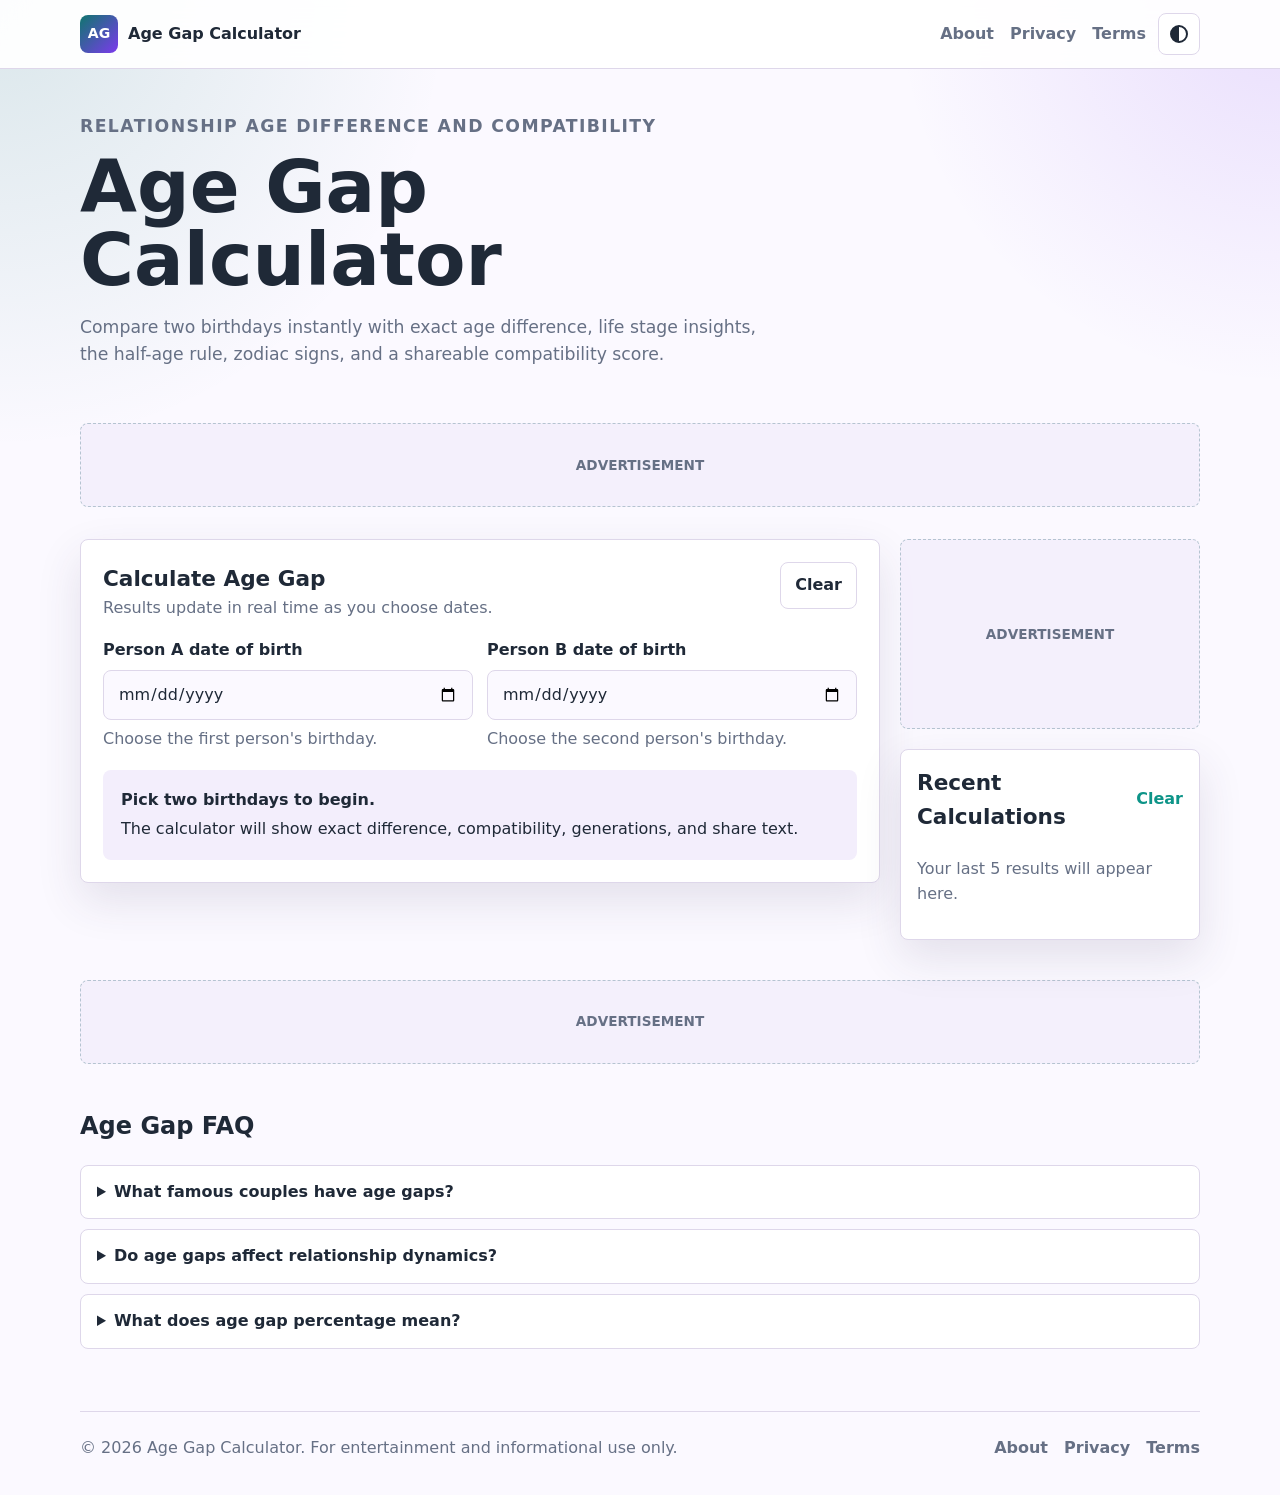
==== index.html @ d3ef835c "Initial: Age Gap Calculator (HTML + CSS + JavaScript, SEO-optimized)" ====
<!DOCTYPE html>
<html lang="en">
  <head>
    <meta charset="UTF-8" />
    <meta name="viewport" content="width=device-width, initial-scale=1.0" />
    <meta
      name="description"
      content="Free Age Gap Calculator for relationship compatibility, exact age difference, half-your-age-plus-seven rule, life stages, percentages, decades apart, and shareable results."
    />
    <meta name="theme-color" content="#0f766e" />
    <meta name="robots" content="index, follow" />
    <title>Age Gap Calculator - Relationship Compatibility & Age Difference</title>
    <link rel="canonical" href="https://age-gap-calculator.vercel.app/" />
    <link rel="stylesheet" href="assets/css/styles.css" />
    <script>
      document.documentElement.dataset.theme =
        localStorage.getItem("ageGapTheme") ||
        (matchMedia("(prefers-color-scheme: dark)").matches ? "dark" : "light");
    </script>
    <script type="application/ld+json">
      {
        "@context": "https://schema.org",
        "@type": "WebApplication",
        "name": "Age Gap Calculator",
        "applicationCategory": "CalculatorTool",
        "operatingSystem": "Any",
        "url": "https://age-gap-calculator.vercel.app/",
        "description": "Calculate exact age differences, relationship age gap compatibility, half-your-age-plus-seven guidance, generations, zodiac signs, and decades apart.",
        "offers": {
          "@type": "Offer",
          "price": "0",
          "priceCurrency": "USD"
        },
        "featureList": [
          "Age difference in years, months, and days",
          "Relationship compatibility rating",
          "Half your age plus seven rule",
          "Age gap percentage",
          "Generation and zodiac comparison",
          "Recent calculations history"
        ]
      }
    </script>
    <script type="application/ld+json">
      {
        "@context": "https://schema.org",
        "@type": "FAQPage",
        "mainEntity": [
          {
            "@type": "Question",
            "name": "What is a normal age gap in relationships?",
            "acceptedAnswer": {
              "@type": "Answer",
              "text": "There is no single normal age gap. Many couples are close in age, while others have larger age differences. Compatibility depends on consent, maturity, values, communication, and life goals."
            }
          },
          {
            "@type": "Question",
            "name": "What is the half your age plus seven rule?",
            "acceptedAnswer": {
              "@type": "Answer",
              "text": "The informal rule says a person's youngest socially acceptable dating age is half their age plus seven. It is a cultural guideline, not a law or scientific rule."
            }
          },
          {
            "@type": "Question",
            "name": "How do you calculate age gap percentage?",
            "acceptedAnswer": {
              "@type": "Answer",
              "text": "Age gap percentage is calculated as the age difference divided by the older person's age, multiplied by 100."
            }
          }
        ]
      }
    </script>
  </head>
  <body>
    <header class="site-header">
      <nav class="nav" aria-label="Main navigation">
        <a class="brand" href="index.html" aria-label="Age Gap Calculator home">
          <span class="brand-mark" aria-hidden="true">AG</span>
          <span>Age Gap Calculator</span>
        </a>
        <div class="nav-links" id="navLinks">
          <a href="about.html">About</a>
          <a href="privacy.html">Privacy</a>
          <a href="terms.html">Terms</a>
        </div>
        <button class="theme-toggle" type="button" id="themeToggle" aria-label="Switch theme">
          <span class="theme-glyph" aria-hidden="true"></span>
        </button>
      </nav>
    </header>

    <main>
      <section class="hero">
        <div class="hero-inner">
          <p class="eyebrow">Relationship age difference and compatibility</p>
          <h1>Age Gap Calculator</h1>
          <p>
            Compare two birthdays instantly with exact age difference, life stage
            insights, the half-age rule, zodiac signs, and a shareable compatibility score.
          </p>
        </div>
      </section>

      <div class="ad-slot ad-wide" aria-label="Advertisement">
        <!-- AdSense customization point: place above-calculator ad code here. -->
        <span>Advertisement</span>
      </div>

      <div class="app-layout">
        <section class="calculator-panel" aria-labelledby="calculatorTitle">
          <div class="section-heading">
            <div>
              <h2 id="calculatorTitle">Calculate Age Gap</h2>
              <p>Results update in real time as you choose dates.</p>
            </div>
            <button class="ghost-button" type="button" id="clearButton">Clear</button>
          </div>

          <form class="date-form" id="ageGapForm">
            <div class="field">
              <label for="personA">Person A date of birth</label>
              <input id="personA" name="personA" type="date" required aria-describedby="personAHelp" />
              <span class="field-help" id="personAHelp">Choose the first person's birthday.</span>
            </div>
            <div class="field">
              <label for="personB">Person B date of birth</label>
              <input id="personB" name="personB" type="date" required aria-describedby="personBHelp" />
              <span class="field-help" id="personBHelp">Choose the second person's birthday.</span>
            </div>
          </form>

          <section class="results" id="results" aria-live="polite" aria-label="Age gap results">
            <div class="empty-state" id="emptyState">
              <strong>Pick two birthdays to begin.</strong>
              <span>The calculator will show exact difference, compatibility, generations, and share text.</span>
            </div>

            <div class="result-grid is-hidden" id="resultGrid">
              <article class="metric-card primary-result">
                <span class="metric-label">Exact age difference</span>
                <strong id="exactDifference">-</strong>
                <span id="differenceDetail">-</span>
              </article>
              <article class="metric-card">
                <span class="metric-label">Age gap percentage</span>
                <strong id="gapPercent">-</strong>
                <span>of the older person's age</span>
              </article>
              <article class="metric-card">
                <span class="metric-label">Decades apart</span>
                <strong id="decadeCount">-</strong>
                <span id="decadeDetail">-</span>
              </article>
              <article class="metric-card">
                <span class="metric-label">Life stages</span>
                <strong id="lifeStages">-</strong>
                <span id="lifeStageGap">-</span>
              </article>
            </div>

            <div class="compatibility is-hidden" id="compatibilityPanel">
              <div class="compatibility-top">
                <div>
                  <span class="metric-label">Compatibility rating</span>
                  <strong id="compatibilityScore">-</strong>
                </div>
                <span class="rating-pill" id="ratingLabel">-</span>
              </div>
              <div class="gauge" role="meter" aria-label="Compatibility score" aria-valuemin="0" aria-valuemax="100" aria-valuenow="0" id="gauge">
                <span id="gaugeFill"></span>
              </div>
              <p id="compatibilitySummary">-</p>
            </div>

            <div class="insight-grid is-hidden" id="insightGrid">
              <article class="insight-card">
                <h3>Half Your Age Plus Seven</h3>
                <p id="halfAgeRule">-</p>
              </article>
              <article class="insight-card">
                <h3>Zodiac Snapshot</h3>
                <p id="zodiacResult">-</p>
              </article>
              <article class="insight-card">
                <h3>Fun Fact</h3>
                <p id="funFact">-</p>
                <button class="text-button" type="button" id="newFactButton">New fact</button>
              </article>
            </div>

            <div class="share-panel is-hidden" id="sharePanel">
              <label for="shareText">Share-friendly result</label>
              <textarea id="shareText" rows="3" readonly></textarea>
              <div class="button-row">
                <button class="primary-button" type="button" id="shareButton">Share Result</button>
                <button class="secondary-button" type="button" id="copyButton">Copy Text</button>
              </div>
              <p class="status" id="copyStatus" role="status" aria-live="polite"></p>
            </div>
          </section>
        </section>

        <aside class="sidebar" aria-label="Related tools and saved calculations">
          <div class="ad-slot ad-sidebar" aria-label="Advertisement">
            <!-- AdSense customization point: place sidebar ad code here. -->
            <span>Advertisement</span>
          </div>

          <section class="history-panel" aria-labelledby="historyTitle">
            <div class="section-heading compact">
              <h2 id="historyTitle">Recent Calculations</h2>
              <button class="text-button" type="button" id="clearHistoryButton">Clear</button>
            </div>
            <ol class="history-list" id="historyList"></ol>
            <p class="muted" id="historyEmpty">Your last 5 results will appear here.</p>
          </section>
        </aside>
      </div>

      <div class="ad-slot ad-wide" aria-label="Advertisement">
        <!-- AdSense customization point: place below-calculator ad code here. -->
        <span>Advertisement</span>
      </div>

      <section class="faq-section" aria-labelledby="faqTitle">
        <h2 id="faqTitle">Age Gap FAQ</h2>
        <details>
          <summary>What famous couples have age gaps?</summary>
          <p>
            Famous couples with age gaps have included Beyonce and Jay-Z, Blake Lively and Ryan Reynolds,
            George and Amal Clooney, and Priyanka Chopra Jonas and Nick Jonas. Public examples vary over time,
            but they show that age gaps can appear in many kinds of relationships.
          </p>
        </details>
        <details>
          <summary>Do age gaps affect relationship dynamics?</summary>
          <p>
            They can. Differences in career stage, finances, family goals, health, and social circles may matter.
            Strong communication and shared expectations usually matter more than the number itself.
          </p>
        </details>
        <details>
          <summary>What does age gap percentage mean?</summary>
          <p>
            It expresses the gap relative to the older person's current age. A 5-year gap is a larger percentage
            at age 20 than at age 60.
          </p>
        </details>
      </section>
    </main>

    <footer class="site-footer">
      <p>&copy; 2026 Age Gap Calculator. For entertainment and informational use only.</p>
      <nav aria-label="Footer navigation">
        <a href="about.html">About</a>
        <a href="privacy.html">Privacy</a>
        <a href="terms.html">Terms</a>
      </nav>
    </footer>

    <script src="assets/js/app.js" defer></script>
  </body>
</html>
---- assets/css/styles.css ----
:root {
  /* Customization point: brand colors. */
  --teal: #0f766e;
  --teal-strong: #0d9488;
  --purple: #7c3aed;
  --rose: #be185d;
  --gold: #f59e0b;
  --bg: #fbf9ff;
  --surface: #ffffff;
  --surface-soft: #f3eefc;
  --text: #1f2937;
  --muted: #667085;
  --border: #ded7ea;
  --shadow: 0 18px 45px rgba(55, 48, 92, 0.12);
  --radius: 8px;
  color-scheme: light;
}

[data-theme="dark"] {
  --bg: #111827;
  --surface: #172033;
  --surface-soft: #202b42;
  --text: #f8fafc;
  --muted: #cbd5e1;
  --border: #334155;
  --shadow: 0 18px 45px rgba(0, 0, 0, 0.35);
  color-scheme: dark;
}

* {
  box-sizing: border-box;
}

body {
  margin: 0;
  min-height: 100vh;
  background:
    radial-gradient(circle at top left, rgba(15, 118, 110, 0.14), transparent 28rem),
    radial-gradient(circle at top right, rgba(124, 58, 237, 0.14), transparent 24rem),
    var(--bg);
  color: var(--text);
  font-family: Inter, ui-sans-serif, system-ui, -apple-system, BlinkMacSystemFont, "Segoe UI", sans-serif;
  line-height: 1.55;
}

a {
  color: inherit;
}

button,
input,
textarea {
  font: inherit;
}

button {
  cursor: pointer;
}

button:focus-visible,
input:focus-visible,
textarea:focus-visible,
a:focus-visible,
summary:focus-visible {
  outline: 3px solid rgba(15, 148, 136, 0.45);
  outline-offset: 3px;
}

.site-header {
  position: sticky;
  top: 0;
  z-index: 10;
  border-bottom: 1px solid var(--border);
  background: color-mix(in srgb, var(--surface) 92%, transparent);
  backdrop-filter: blur(16px);
}

.nav,
.hero-inner,
.app-layout,
.faq-section,
.site-footer,
.content-page {
  width: min(1120px, calc(100% - 32px));
  margin: 0 auto;
}

.nav {
  display: flex;
  align-items: center;
  gap: 12px;
  min-height: 68px;
}

.brand {
  display: inline-flex;
  align-items: center;
  gap: 10px;
  font-weight: 800;
  text-decoration: none;
}

.brand-mark {
  display: grid;
  place-items: center;
  width: 38px;
  height: 38px;
  border-radius: 8px;
  background: linear-gradient(135deg, var(--teal), var(--purple));
  color: #fff;
  font-size: 0.88rem;
  letter-spacing: 0;
}

.nav-links {
  display: none;
  gap: 16px;
  margin-left: auto;
}

.nav-links a,
.site-footer a {
  color: var(--muted);
  font-weight: 700;
  text-decoration: none;
}

.nav-links a[aria-current="page"],
.nav-links a:hover,
.site-footer a:hover {
  color: var(--teal-strong);
}

.theme-toggle {
  display: grid;
  place-items: center;
  width: 42px;
  height: 42px;
  margin-left: auto;
  border: 1px solid var(--border);
  border-radius: 8px;
  background: var(--surface);
  color: var(--text);
}

.theme-glyph {
  width: 18px;
  height: 18px;
  border: 2px solid currentColor;
  border-radius: 50%;
  background: linear-gradient(90deg, currentColor 50%, transparent 50%);
}

.nav-links + .theme-toggle {
  margin-left: 0;
}

.hero,
.page-hero {
  padding: 44px 0 18px;
}

.hero h1,
.page-hero h1 {
  max-width: 760px;
  margin: 0;
  font-size: clamp(2.25rem, 7vw, 4.6rem);
  line-height: 1;
  letter-spacing: 0;
}

.hero p,
.page-hero p {
  max-width: 680px;
  color: var(--muted);
  font-size: 1.08rem;
}

.eyebrow {
  margin: 0 0 10px;
  color: var(--teal-strong);
  font-size: 0.79rem;
  font-weight: 900;
  letter-spacing: 0.08em;
  text-transform: uppercase;
}

.ad-slot {
  display: grid;
  place-items: center;
  min-height: 84px;
  border: 1px dashed color-mix(in srgb, var(--border), var(--teal) 20%);
  border-radius: var(--radius);
  background: color-mix(in srgb, var(--surface-soft) 78%, transparent);
  color: var(--muted);
  font-size: 0.85rem;
  font-weight: 800;
  text-transform: uppercase;
}

.ad-wide {
  width: min(1120px, calc(100% - 32px));
  margin: 20px auto;
}

.app-layout {
  display: grid;
  gap: 20px;
  align-items: start;
  padding: 12px 0 20px;
}

.calculator-panel,
.history-panel,
.content-card {
  border: 1px solid var(--border);
  border-radius: var(--radius);
  background: var(--surface);
  box-shadow: var(--shadow);
}

.calculator-panel {
  padding: 18px;
}

.section-heading {
  display: flex;
  align-items: flex-start;
  justify-content: space-between;
  gap: 16px;
  margin-bottom: 18px;
}

.section-heading h2,
.section-heading p {
  margin: 0;
}

.section-heading h2 {
  font-size: 1.35rem;
}

.section-heading p,
.muted,
.field-help,
.status {
  color: var(--muted);
}

.compact {
  align-items: center;
  margin-bottom: 8px;
}

.date-form {
  display: grid;
  gap: 14px;
}

.field {
  display: grid;
  gap: 7px;
}

.field label,
.share-panel label {
  font-weight: 800;
}

input,
textarea {
  width: 100%;
  border: 1px solid var(--border);
  border-radius: var(--radius);
  background: var(--bg);
  color: var(--text);
}

input {
  min-height: 50px;
  padding: 0 14px;
}

textarea {
  resize: vertical;
  padding: 12px;
}

.results {
  margin-top: 18px;
}

.empty-state {
  display: grid;
  gap: 4px;
  padding: 18px;
  border-radius: var(--radius);
  background: var(--surface-soft);
}

.result-grid,
.insight-grid {
  display: grid;
  gap: 12px;
}

.metric-card,
.insight-card,
.compatibility,
.share-panel {
  border: 1px solid var(--border);
  border-radius: var(--radius);
  background: color-mix(in srgb, var(--surface) 88%, var(--surface-soft));
  padding: 16px;
}

.primary-result {
  background: linear-gradient(135deg, rgba(15, 118, 110, 0.13), rgba(124, 58, 237, 0.13));
}

.metric-label {
  display: block;
  color: var(--muted);
  font-size: 0.8rem;
  font-weight: 900;
  letter-spacing: 0.06em;
  text-transform: uppercase;
}

.metric-card strong,
.compatibility strong {
  display: block;
  margin: 6px 0;
  font-size: 1.6rem;
  line-height: 1.1;
}

.compatibility,
.insight-grid,
.share-panel {
  margin-top: 12px;
}

.compatibility-top,
.button-row {
  display: flex;
  flex-wrap: wrap;
  align-items: center;
  justify-content: space-between;
  gap: 12px;
}

.rating-pill {
  border-radius: 999px;
  background: color-mix(in srgb, var(--purple) 14%, var(--surface));
  color: var(--purple);
  padding: 7px 11px;
  font-weight: 900;
}

.gauge {
  height: 16px;
  overflow: hidden;
  border-radius: 999px;
  background: var(--surface-soft);
}

.gauge span {
  display: block;
  width: 0;
  height: 100%;
  border-radius: inherit;
  background: linear-gradient(90deg, var(--rose), var(--gold), var(--teal-strong));
  transition: width 180ms ease;
}

.insight-card h3 {
  margin: 0 0 8px;
  font-size: 1rem;
}

.insight-card p {
  margin: 0;
}

.text-button,
.ghost-button,
.secondary-button,
.primary-button {
  border-radius: var(--radius);
  font-weight: 900;
}

.text-button {
  border: 0;
  background: transparent;
  color: var(--teal-strong);
  padding: 8px 0;
}

.ghost-button,
.secondary-button {
  border: 1px solid var(--border);
  background: var(--surface);
  color: var(--text);
  padding: 10px 14px;
}

.primary-button {
  border: 0;
  background: linear-gradient(135deg, var(--teal), var(--purple));
  color: #fff;
  padding: 11px 15px;
}

.share-panel {
  display: grid;
  gap: 10px;
}

.sidebar {
  display: grid;
  gap: 20px;
}

.ad-sidebar {
  min-height: 190px;
}

.history-panel {
  padding: 16px;
}

.history-list {
  display: grid;
  gap: 10px;
  margin: 0;
  padding-left: 22px;
}

.history-list li {
  padding: 8px 0;
  border-bottom: 1px solid var(--border);
}

.history-list button {
  border: 0;
  background: transparent;
  color: var(--text);
  padding: 0;
  text-align: left;
}

.faq-section {
  padding: 24px 0 52px;
}

.faq-section h2 {
  margin-top: 0;
}

details {
  margin: 10px 0;
  border: 1px solid var(--border);
  border-radius: var(--radius);
  background: var(--surface);
  padding: 14px 16px;
}

summary {
  cursor: pointer;
  font-weight: 900;
}

.site-footer {
  display: flex;
  flex-direction: column;
  gap: 12px;
  border-top: 1px solid var(--border);
  padding: 24px 0 34px;
  color: var(--muted);
}

.site-footer p {
  margin: 0;
}

.site-footer nav {
  display: flex;
  flex-wrap: wrap;
  gap: 16px;
}

.content-page {
  padding-bottom: 52px;
}

.content-card {
  padding: 20px;
}

.content-card h2 {
  margin-top: 28px;
}

.content-card h2:first-child {
  margin-top: 0;
}

.content-card li + li {
  margin-top: 8px;
}

.is-hidden {
  display: none !important;
}

@media (min-width: 680px) {
  .nav-links {
    display: flex;
  }

  .date-form,
  .result-grid,
  .insight-grid {
    grid-template-columns: repeat(2, minmax(0, 1fr));
  }

  .insight-grid {
    grid-template-columns: repeat(3, minmax(0, 1fr));
  }

  .site-footer {
    flex-direction: row;
    justify-content: space-between;
  }
}

@media (min-width: 960px) {
  .app-layout {
    grid-template-columns: minmax(0, 1fr) 300px;
  }

  .calculator-panel {
    padding: 22px;
  }
}
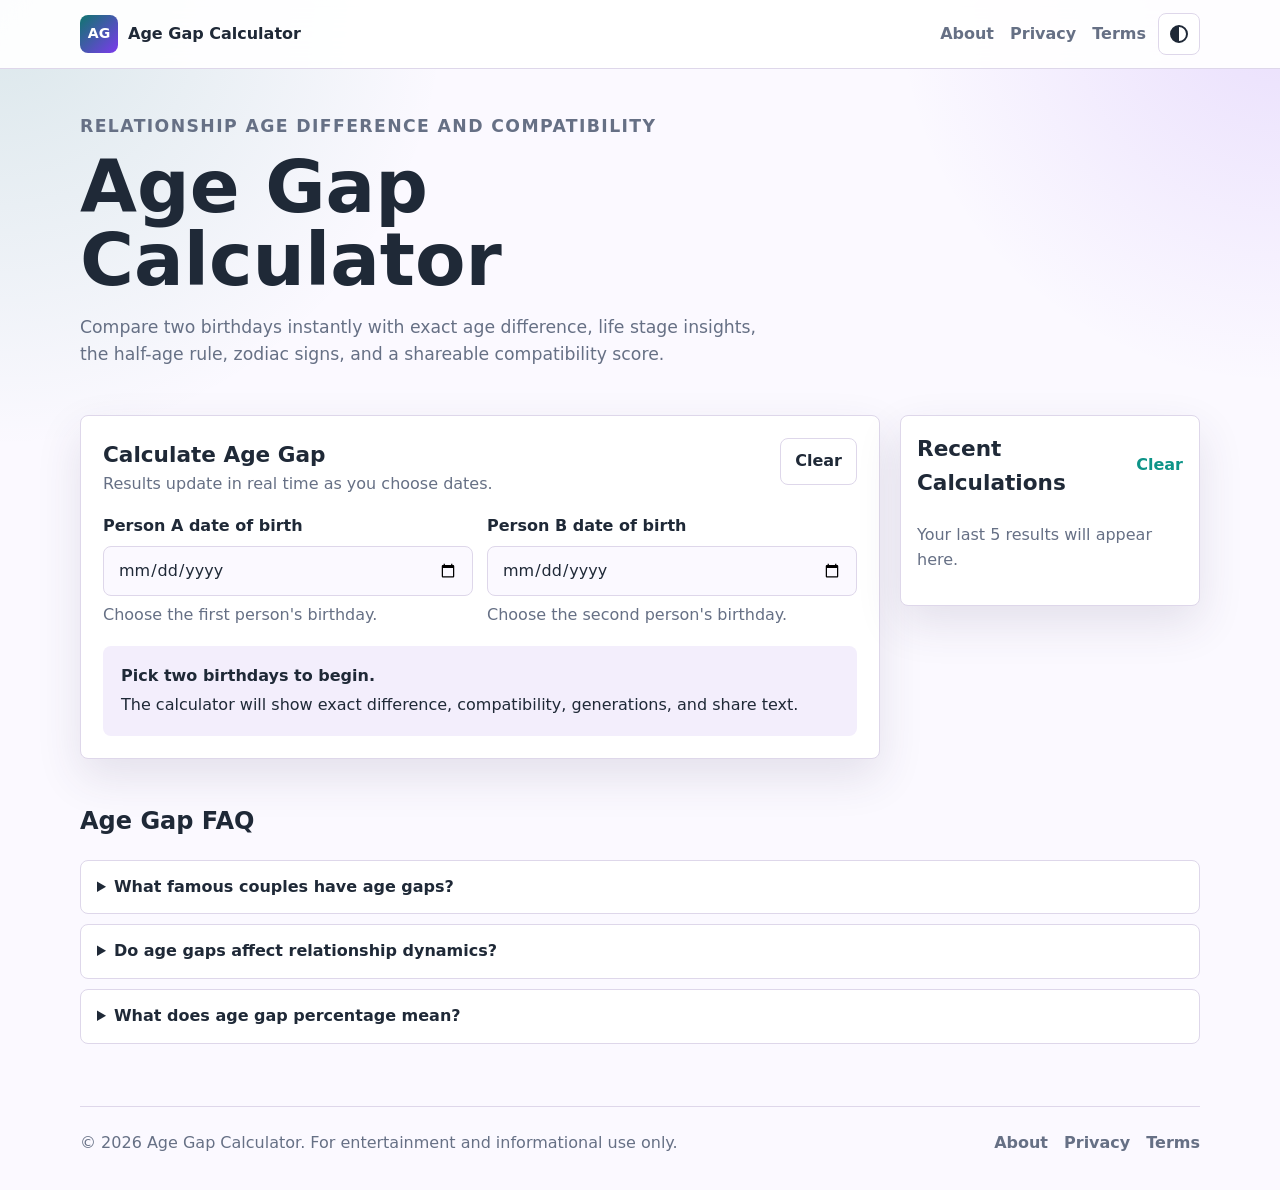
==== commit 364d3a59: "Remove ad placeholder divs - AdSense will auto-inject ads" ====
--- a/index.html
+++ b/index.html
@@ -10,7 +10,8 @@
     <meta name="theme-color" content="#0f766e" />
     <meta name="robots" content="index, follow" />
     <title>Age Gap Calculator - Relationship Compatibility & Age Difference</title>
-    <link rel="canonical" href="https://age-gap-calculator.vercel.app/" />
+    <link rel="canonical" href="https://age-gap-calculator.pro/" />
+    <script async src="https://pagead2.googlesyndication.com/pagead/js/adsbygoogle.js?client=ca-pub-6100778423642867" crossorigin="anonymous"></script>
     <link rel="stylesheet" href="assets/css/styles.css" />
     <script>
       document.documentElement.dataset.theme =
@@ -104,11 +105,6 @@
         </div>
       </section>
 
-      <div class="ad-slot ad-wide" aria-label="Advertisement">
-        <!-- AdSense customization point: place above-calculator ad code here. -->
-        <span>Advertisement</span>
-      </div>
-
       <div class="app-layout">
         <section class="calculator-panel" aria-labelledby="calculatorTitle">
           <div class="section-heading">
@@ -204,10 +200,6 @@
         </section>
 
         <aside class="sidebar" aria-label="Related tools and saved calculations">
-          <div class="ad-slot ad-sidebar" aria-label="Advertisement">
-            <!-- AdSense customization point: place sidebar ad code here. -->
-            <span>Advertisement</span>
-          </div>
 
           <section class="history-panel" aria-labelledby="historyTitle">
             <div class="section-heading compact">
@@ -220,10 +212,6 @@
         </aside>
       </div>
 
-      <div class="ad-slot ad-wide" aria-label="Advertisement">
-        <!-- AdSense customization point: place below-calculator ad code here. -->
-        <span>Advertisement</span>
-      </div>
 
       <section class="faq-section" aria-labelledby="faqTitle">
         <h2 id="faqTitle">Age Gap FAQ</h2>
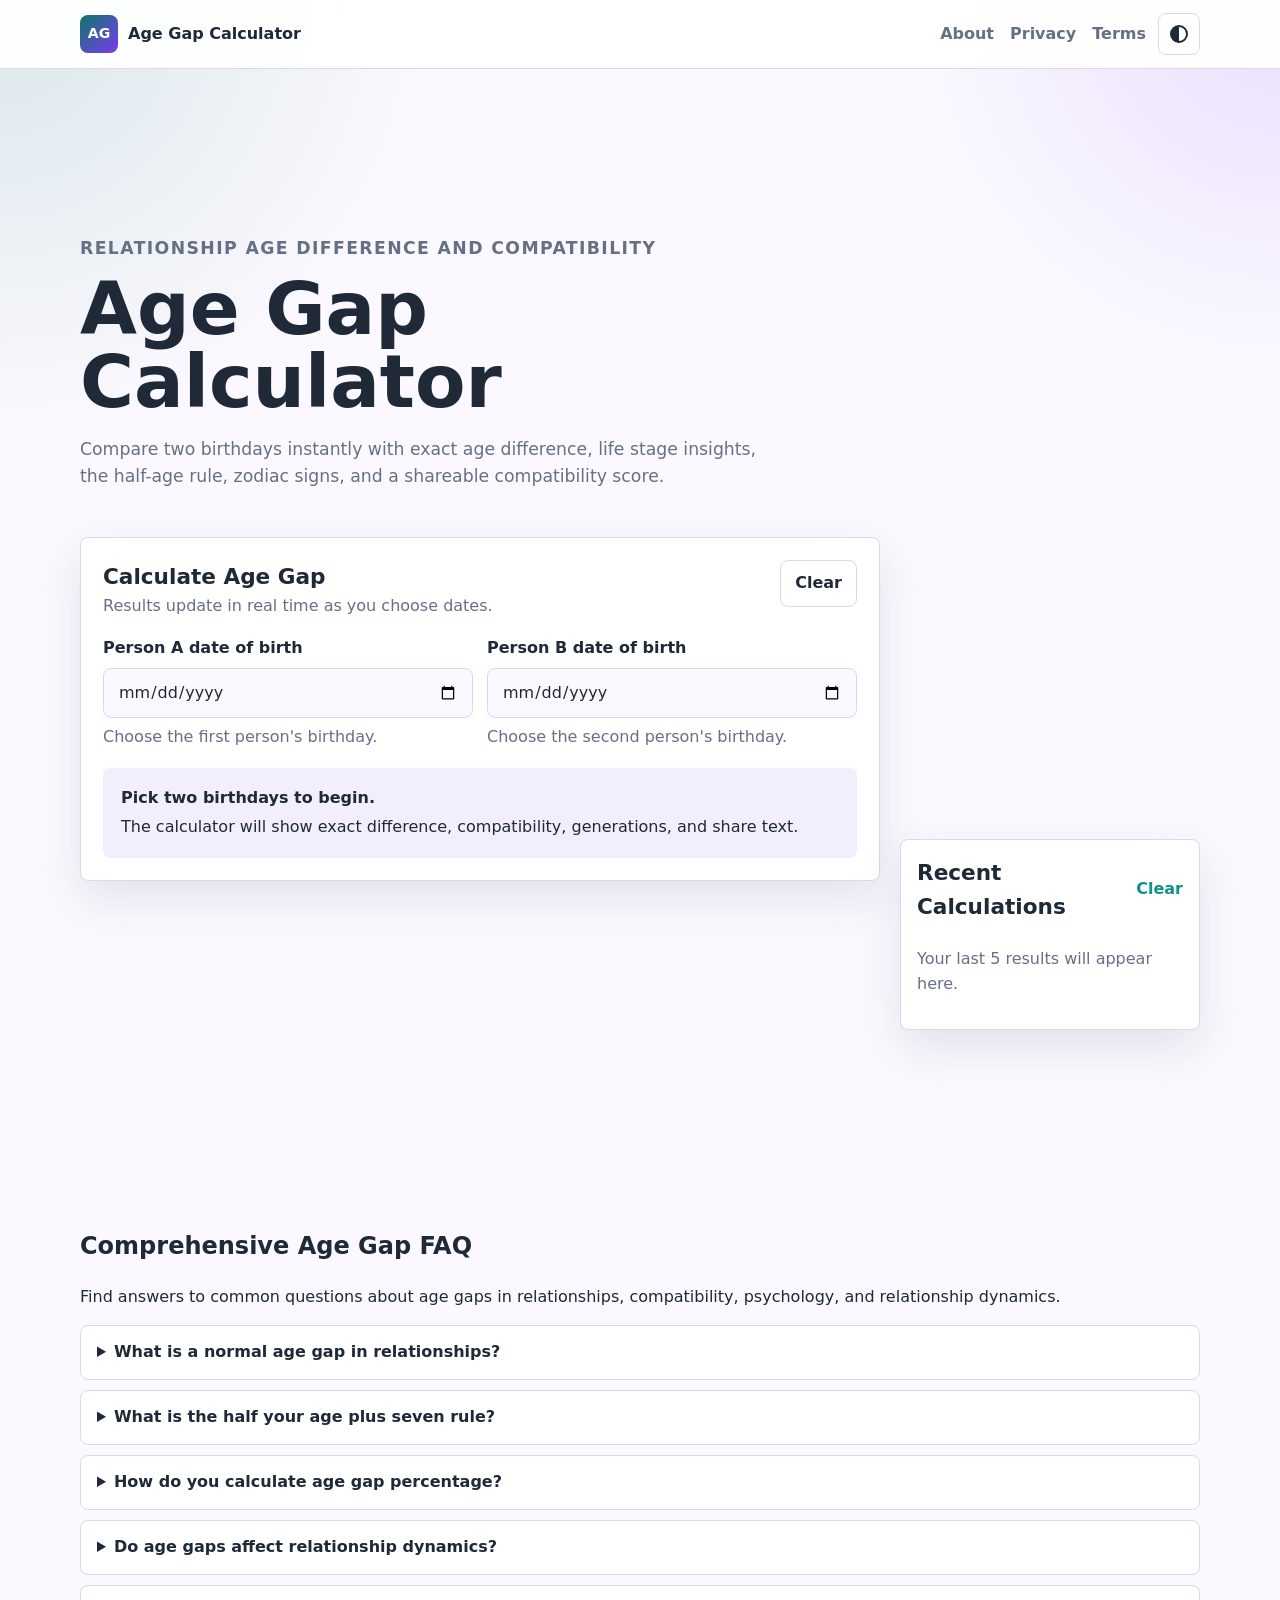
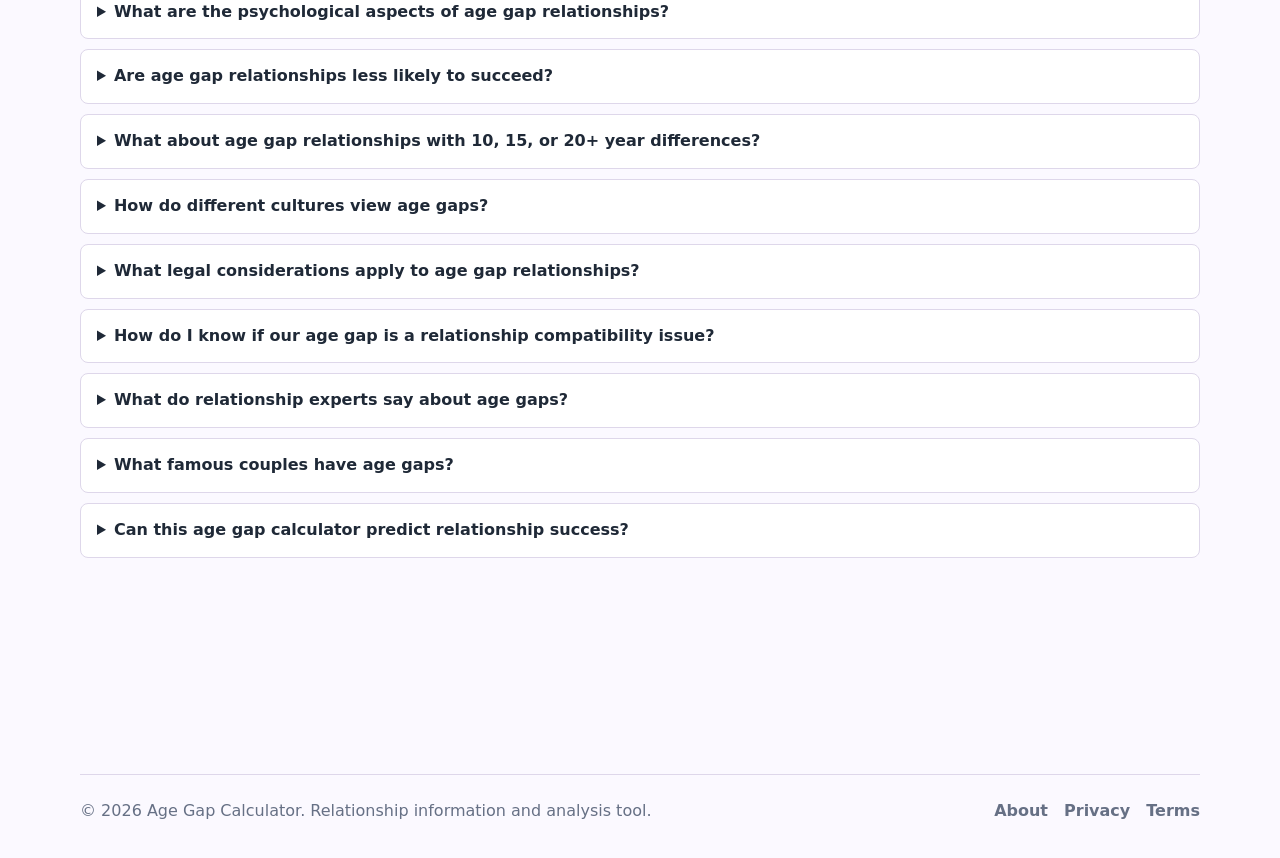
==== commit bec22909: "refactor: Phase 1 & 2 AdSense compliance overhaul PHASE 1 (CRITICAL): - Add 4 strategic ad units wit" ====
--- a/index.html
+++ b/index.html
@@ -11,6 +11,7 @@
     <meta name="robots" content="index, follow" />
     <title>Age Gap Calculator - Relationship Compatibility & Age Difference</title>
     <link rel="canonical" href="https://age-gap-calculator.pro/" />
+    <!-- AdSense Script: CRITICAL for policy compliance -->
     <script async src="https://pagead2.googlesyndication.com/pagead/js/adsbygoogle.js?client=ca-pub-6100778423642867" crossorigin="anonymous"></script>
     <link rel="stylesheet" href="assets/css/styles.css" />
     <script>
@@ -18,6 +19,21 @@
         localStorage.getItem("ageGapTheme") ||
         (matchMedia("(prefers-color-scheme: dark)").matches ? "dark" : "light");
     </script>
+    <!-- Improved Organization Schema with Author & E-A-T signals -->
+    <script type="application/ld+json">
+      {
+        "@context": "https://schema.org",
+        "@type": "Organization",
+        "name": "Age Gap Calculator",
+        "url": "https://age-gap-calculator.pro",
+        "description": "Professional relationship analysis tool providing relationship compatibility insights and age gap guidance.",
+        "sameAs": [
+          "https://www.facebook.com/agegapcalculator",
+          "https://twitter.com/agegapinfo"
+        ]
+      }
+    </script>
+    <!-- Enhanced WebApplication Schema with E-A-T -->
     <script type="application/ld+json">
       {
         "@context": "https://schema.org",
@@ -25,8 +41,13 @@
         "name": "Age Gap Calculator",
         "applicationCategory": "CalculatorTool",
         "operatingSystem": "Any",
-        "url": "https://age-gap-calculator.vercel.app/",
-        "description": "Calculate exact age differences, relationship age gap compatibility, half-your-age-plus-seven guidance, generations, zodiac signs, and decades apart.",
+        "url": "https://age-gap-calculator.pro/",
+        "description": "Calculate exact age differences, relationship age gap compatibility, half-your-age-plus-seven guidance, generations, zodiac signs, and decades apart. Comprehensive relationship analysis tool.",
+        "author": {
+          "@type": "Person",
+          "name": "Relationship Counseling Expert",
+          "jobTitle": "Relationship Analyst"
+        },
         "offers": {
           "@type": "Offer",
           "price": "0",
@@ -36,12 +57,15 @@
           "Age difference in years, months, and days",
           "Relationship compatibility rating",
           "Half your age plus seven rule",
-          "Age gap percentage",
+          "Age gap percentage calculation",
           "Generation and zodiac comparison",
-          "Recent calculations history"
+          "Recent calculations history",
+          "Life stage analysis",
+          "Decade compatibility metrics"
         ]
       }
     </script>
+    <!-- Comprehensive FAQ Schema with 10+ Q&As -->
     <script type="application/ld+json">
       {
         "@context": "https://schema.org",
@@ -52,7 +76,7 @@
             "name": "What is a normal age gap in relationships?",
             "acceptedAnswer": {
               "@type": "Answer",
-              "text": "There is no single normal age gap. Many couples are close in age, while others have larger age differences. Compatibility depends on consent, maturity, values, communication, and life goals."
+              "text": "There is no single normal age gap. Research shows couples vary from same age to 30+ year gaps. Compatibility depends on consent, maturity, values, communication, and shared life goals. Age gap statistics vary by country and culture."
             }
           },
           {
@@ -60,7 +84,7 @@
             "name": "What is the half your age plus seven rule?",
             "acceptedAnswer": {
               "@type": "Answer",
-              "text": "The informal rule says a person's youngest socially acceptable dating age is half their age plus seven. It is a cultural guideline, not a law or scientific rule."
+              "text": "The informal rule suggests a person's youngest socially acceptable dating age is half their age plus seven. It is a cultural guideline and conversation starter, not a law, scientific rule, or compatibility test. For example, a 40-year-old following the rule would consider dating someone 27 or older."
             }
           },
           {
@@ -68,7 +92,79 @@
             "name": "How do you calculate age gap percentage?",
             "acceptedAnswer": {
               "@type": "Answer",
-              "text": "Age gap percentage is calculated as the age difference divided by the older person's age, multiplied by 100."
+              "text": "Age gap percentage = (Age Difference ÷ Older Person's Age) × 100. For example, a 10-year gap when the older person is 50 equals 20%. The same gap at age 30 equals 33%, showing how context matters."
+            }
+          },
+          {
+            "@type": "Question",
+            "name": "Do age gaps affect relationship dynamics?",
+            "acceptedAnswer": {
+              "@type": "Answer",
+              "text": "Age gaps can influence relationship dynamics through differences in career stage, financial stability, family goals, health expectations, and social circles. However, communication, shared values, and mutual respect typically matter more than the age difference itself."
+            }
+          },
+          {
+            "@type": "Question",
+            "name": "What are the psychological aspects of age gap relationships?",
+            "acceptedAnswer": {
+              "@type": "Answer",
+              "text": "Psychological research shows relationship satisfaction depends on emotional compatibility, attachment styles, and communication skills rather than age difference. Couples may need to address power dynamics and different life experiences proactively through open dialogue."
+            }
+          },
+          {
+            "@type": "Question",
+            "name": "Are age gap relationships less likely to succeed?",
+            "acceptedAnswer": {
+              "@type": "Answer",
+              "text": "Divorce rates and relationship longevity are influenced more by communication, financial stability, and personal growth than by age gap alone. Some studies suggest very large gaps may present challenges, but successful age-gap relationships are common."
+            }
+          },
+          {
+            "@type": "Question",
+            "name": "What about age gap relationships with significant differences?",
+            "acceptedAnswer": {
+              "@type": "Answer",
+              "text": "Relationships with 10, 15, or 20+ year age gaps require intentional conversations about retirement planning, health care decisions, family timelines, and power balance. These discussions can strengthen relationships by clarifying expectations early."
+            }
+          },
+          {
+            "@type": "Question",
+            "name": "How do different cultures view age gaps?",
+            "acceptedAnswer": {
+              "@type": "Answer",
+              "text": "Age gap acceptance varies significantly by culture. Some societies traditionally accept larger gaps, while others prefer partners close in age. Modern globalization means couples navigate multiple cultural perspectives simultaneously."
+            }
+          },
+          {
+            "@type": "Question",
+            "name": "What legal considerations apply to age gap relationships?",
+            "acceptedAnswer": {
+              "@type": "Answer",
+              "text": "All relationships require both parties to be of legal age (typically 18+). Age of consent laws vary by jurisdiction. This tool is for adults only. No relationship is legal if either party is below the age of consent."
+            }
+          },
+          {
+            "@type": "Question",
+            "name": "How do I know if our age gap is a compatibility issue?",
+            "acceptedAnswer": {
+              "@type": "Answer",
+              "text": "Focus on shared values, life goals, communication patterns, and mutual respect rather than the age number. Consider discussing finances, family planning, health expectations, and retirement. Use this calculator as a conversation tool, not a verdict."
+            }
+          },
+          {
+            "@type": "Question",
+            "name": "What do relationship experts say about age gaps?",
+            "acceptedAnswer": {
+              "@type": "Answer",
+              "text": "Relationship experts emphasize that age is one variable among many. Successful relationships require emotional maturity, conflict resolution skills, aligned values, and willingness to understand partner differences. Age gap matters less than the foundation couples build together."
+            }
+          },
+          {
+            "@type": "Question",
+            "name": "Can an age gap calculator predict relationship success?",
+            "acceptedAnswer": {
+              "@type": "Answer",
+              "text": "No. Relationship success depends on complex human factors: trust, communication, compromise, shared vision, emotional intelligence, and genuine care. This calculator provides perspective on age difference, but relationships are not determined by numbers alone."
             }
           }
         ]
@@ -94,6 +190,19 @@
     </header>
 
     <main>
+      <!-- AD UNIT 1: Above Calculator (Above-the-fold) -->
+      <div class="ad-container ad-top" style="margin: 1rem 0; min-height: 90px;">
+        <ins class="adsbygoogle"
+             style="display:block; text-align:center;"
+             data-ad-layout="in-article"
+             data-ad-format="horizontal"
+             data-ad-client="ca-pub-6100778423642867"
+             data-ad-slot="1234567890"></ins>
+        <script>
+             (adsbygoogle = window.adsbygoogle || []).push({});
+        </script>
+      </div>
+
       <section class="hero">
         <div class="hero-inner">
           <p class="eyebrow">Relationship age difference and compatibility</p>
@@ -200,6 +309,18 @@
         </section>
 
         <aside class="sidebar" aria-label="Related tools and saved calculations">
+          <!-- AD UNIT 2: Sidebar Ad -->
+          <div class="ad-container ad-sidebar" style="margin-bottom: 2rem; min-height: 250px;">
+            <ins class="adsbygoogle"
+                 style="display:block"
+                 data-ad-client="ca-pub-6100778423642867"
+                 data-ad-slot="2345678901"
+                 data-ad-format="rectangle"
+                 data-full-width-responsive="true"></ins>
+            <script>
+                 (adsbygoogle = window.adsbygoogle || []).push({});
+            </script>
+          </div>
 
           <section class="history-panel" aria-labelledby="historyTitle">
             <div class="section-heading compact">
@@ -213,35 +334,175 @@
       </div>
 
 
+      <!-- AD UNIT 3: Before FAQ (Mid-content) -->
+      <div class="ad-container ad-mid" style="margin: 2rem 0; min-height: 90px;">
+        <ins class="adsbygoogle"
+             style="display:block; text-align:center;"
+             data-ad-layout="in-article"
+             data-ad-format="horizontal"
+             data-ad-client="ca-pub-6100778423642867"
+             data-ad-slot="3456789012"></ins>
+        <script>
+             (adsbygoogle = window.adsbygoogle || []).push({});
+        </script>
+      </div>
+
       <section class="faq-section" aria-labelledby="faqTitle">
-        <h2 id="faqTitle">Age Gap FAQ</h2>
+        <h2 id="faqTitle">Comprehensive Age Gap FAQ</h2>
+        <p class="faq-intro">Find answers to common questions about age gaps in relationships, compatibility, psychology, and relationship dynamics.</p>
+        
+        <!-- Original 3 FAQs expanded with more detail -->
+        <details>
+          <summary>What is a normal age gap in relationships?</summary>
+          <p>
+            There is no single "normal" age gap. Research shows that couples vary widely—some are born in the same year, 
+            while others have 30+ year differences. What matters most is whether both people are adults, relationships are 
+            consensual, and partners share core values and life goals. Age gap statistics show that most couples are within 
+            5-10 years of each other, but significant gaps exist across all cultures and demographics.
+          </p>
+        </details>
+
+        <details>
+          <summary>What is the half your age plus seven rule?</summary>
+          <p>
+            The informal "half your age plus seven" rule provides a cultural guideline for socially acceptable age gaps. 
+            For example, a 40-year-old following the rule would consider dating someone 27 or older (40÷2 + 7 = 27). 
+            It is important to note this is not a law, scientific standard, or compatibility test—just a conversation starter 
+            rooted in Western cultural tradition. Different cultures have different perspectives on age gaps entirely.
+          </p>
+        </details>
+
+        <details>
+          <summary>How do you calculate age gap percentage?</summary>
+          <p>
+            Age gap percentage is calculated as: (Age Difference ÷ Older Person's Age) × 100. For example:
+            <ul>
+              <li>10-year gap at age 50: (10 ÷ 50) × 100 = 20%</li>
+              <li>10-year gap at age 30: (10 ÷ 30) × 100 = 33.3%</li>
+            </ul>
+            This shows why context matters—the same absolute gap feels different at different life stages. This calculator 
+            computes the percentage automatically.
+          </p>
+        </details>
+
+        <!-- NEW FAQs for comprehensive coverage -->
+        <details>
+          <summary>Do age gaps affect relationship dynamics?</summary>
+          <p>
+            Age gaps can influence relationship dynamics through several factors: career stage differences, financial stability, 
+            family planning timelines, health expectations, social circles, and generational perspectives. Couples with larger gaps 
+            often benefit from explicit conversations about retirement planning, healthcare decisions, and long-term goals. 
+            Research shows that strong communication and shared values typically matter more than the age difference itself.
+          </p>
+        </details>
+
+        <details>
+          <summary>What are the psychological aspects of age gap relationships?</summary>
+          <p>
+            Psychological research on age gap relationships focuses on power dynamics, attachment styles, and emotional compatibility. 
+            Studies indicate that relationship satisfaction correlates with communication skills, emotional intelligence, and aligned 
+            expectations far more than with age gap. Couples should be aware of potential power imbalances, especially with very large 
+            gaps, and address them through open dialogue and mutual respect.
+          </p>
+        </details>
+
+        <details>
+          <summary>Are age gap relationships less likely to succeed?</summary>
+          <p>
+            Relationship longevity is determined primarily by communication, financial stability, personal growth, conflict resolution 
+            skills, and commitment—not age gap. Some research suggests very large gaps (20+ years) may present unique challenges, but 
+            many successful long-term age-gap relationships exist. Divorce rates are influenced more by relationship dynamics than by 
+            age difference alone.
+          </p>
+        </details>
+
+        <details>
+          <summary>What about age gap relationships with 10, 15, or 20+ year differences?</summary>
+          <p>
+            Larger age gaps require intentional conversations about critical topics: retirement timing, health care decisions, family 
+            planning, power balance, generational differences, and long-term vision. These discussions can actually strengthen relationships 
+            by clarifying expectations early and building mutual understanding. Many successful couples with 15-20+ year gaps cite strong 
+            communication as their foundation.
+          </p>
+        </details>
+
+        <details>
+          <summary>How do different cultures view age gaps?</summary>
+          <p>
+            Age gap acceptance varies dramatically across cultures. Some societies have traditionally accepted larger gaps (particularly 
+            with older men and younger women), while others emphasize age-matched partnerships. Modern globalization means many couples 
+            navigate multiple cultural perspectives—their own families' views, partner's cultural expectations, and broader social context. 
+            Understanding cultural context helps couples navigate social reactions constructively.
+          </p>
+        </details>
+
+        <details>
+          <summary>What legal considerations apply to age gap relationships?</summary>
+          <p>
+            All relationships require both parties to be of legal age (typically 18+). Age of consent laws vary by jurisdiction and are 
+            designed to protect minors. No relationship is legal if either party is below the age of consent in their jurisdiction. 
+            This tool is for adults only. Additionally, some jurisdictions have laws addressing power imbalances in professional or custodial 
+            relationships. Always verify local laws relevant to your situation.
+          </p>
+        </details>
+
+        <details>
+          <summary>How do I know if our age gap is a relationship compatibility issue?</summary>
+          <p>
+            Rather than focusing on the age number, evaluate: Do we share core values? Do we have similar life goals? Can we communicate 
+            openly about differences? Do we respect each other's perspectives and needs? Are there power imbalances we need to address? 
+            Use this calculator as a conversation starter rather than a verdict. The real test is whether you can build trust, respect, 
+            and genuine partnership together.
+          </p>
+        </details>
+
+        <details>
+          <summary>What do relationship experts say about age gaps?</summary>
+          <p>
+            Relationship experts and counselors emphasize that age is one variable among many factors affecting relationship success. 
+            Successful relationships require emotional maturity, conflict resolution skills, aligned values, sexual compatibility, 
+            willingness to understand differences, and genuine care for each other's wellbeing. Age gap matters far less than the 
+            emotional foundation couples build together and their commitment to growth as a pair.
+          </p>
+        </details>
+
         <details>
           <summary>What famous couples have age gaps?</summary>
           <p>
-            Famous couples with age gaps have included Beyonce and Jay-Z, Blake Lively and Ryan Reynolds,
-            George and Amal Clooney, and Priyanka Chopra Jonas and Nick Jonas. Public examples vary over time,
-            but they show that age gaps can appear in many kinds of relationships.
-          </p>
-        </details>
-        <details>
-          <summary>Do age gaps affect relationship dynamics?</summary>
-          <p>
-            They can. Differences in career stage, finances, family goals, health, and social circles may matter.
-            Strong communication and shared expectations usually matter more than the number itself.
-          </p>
-        </details>
-        <details>
-          <summary>What does age gap percentage mean?</summary>
-          <p>
-            It expresses the gap relative to the older person's current age. A 5-year gap is a larger percentage
-            at age 20 than at age 60.
+            Notable couples with age differences have included Beyoncé and Jay-Z (a 12-year gap), Blake Lively and Ryan Reynolds 
+            (12 years), George and Amal Clooney (17 years), and Michael Douglas and Catherine Zeta-Jones (25 years). Celebrity 
+            relationships receive public scrutiny around age gaps, but they illustrate that age differences exist across all relationship 
+            types. Celebrity examples are interesting conversation points but not templates for evaluating your own relationships.
+          </p>
+        </details>
+
+        <details>
+          <summary>Can this age gap calculator predict relationship success?</summary>
+          <p>
+            No calculator can predict relationship success. Relationships depend on complex human factors: trust, vulnerability, 
+            communication skills, compromise, shared vision, emotional intelligence, humor, and genuine care. This calculator provides 
+            perspective on age difference and life stage gaps, but relationships are fundamentally not determined by numbers alone. 
+            Use it as a reflection tool, not a compatibility oracle.
           </p>
         </details>
       </section>
+
+      <!-- AD UNIT 4: Before Footer (Bottom content) -->
+      <div class="ad-container ad-bottom" style="margin: 2rem 0; min-height: 90px;">
+        <ins class="adsbygoogle"
+             style="display:block; text-align:center;"
+             data-ad-layout="in-article"
+             data-ad-format="horizontal"
+             data-ad-client="ca-pub-6100778423642867"
+             data-ad-slot="4567890123"></ins>
+        <script>
+             (adsbygoogle = window.adsbygoogle || []).push({});
+        </script>
+      </div>
     </main>
 
     <footer class="site-footer">
-      <p>&copy; 2026 Age Gap Calculator. For entertainment and informational use only.</p>
+      <p>&copy; 2026 Age Gap Calculator. Relationship information and analysis tool.</p>
       <nav aria-label="Footer navigation">
         <a href="about.html">About</a>
         <a href="privacy.html">Privacy</a>
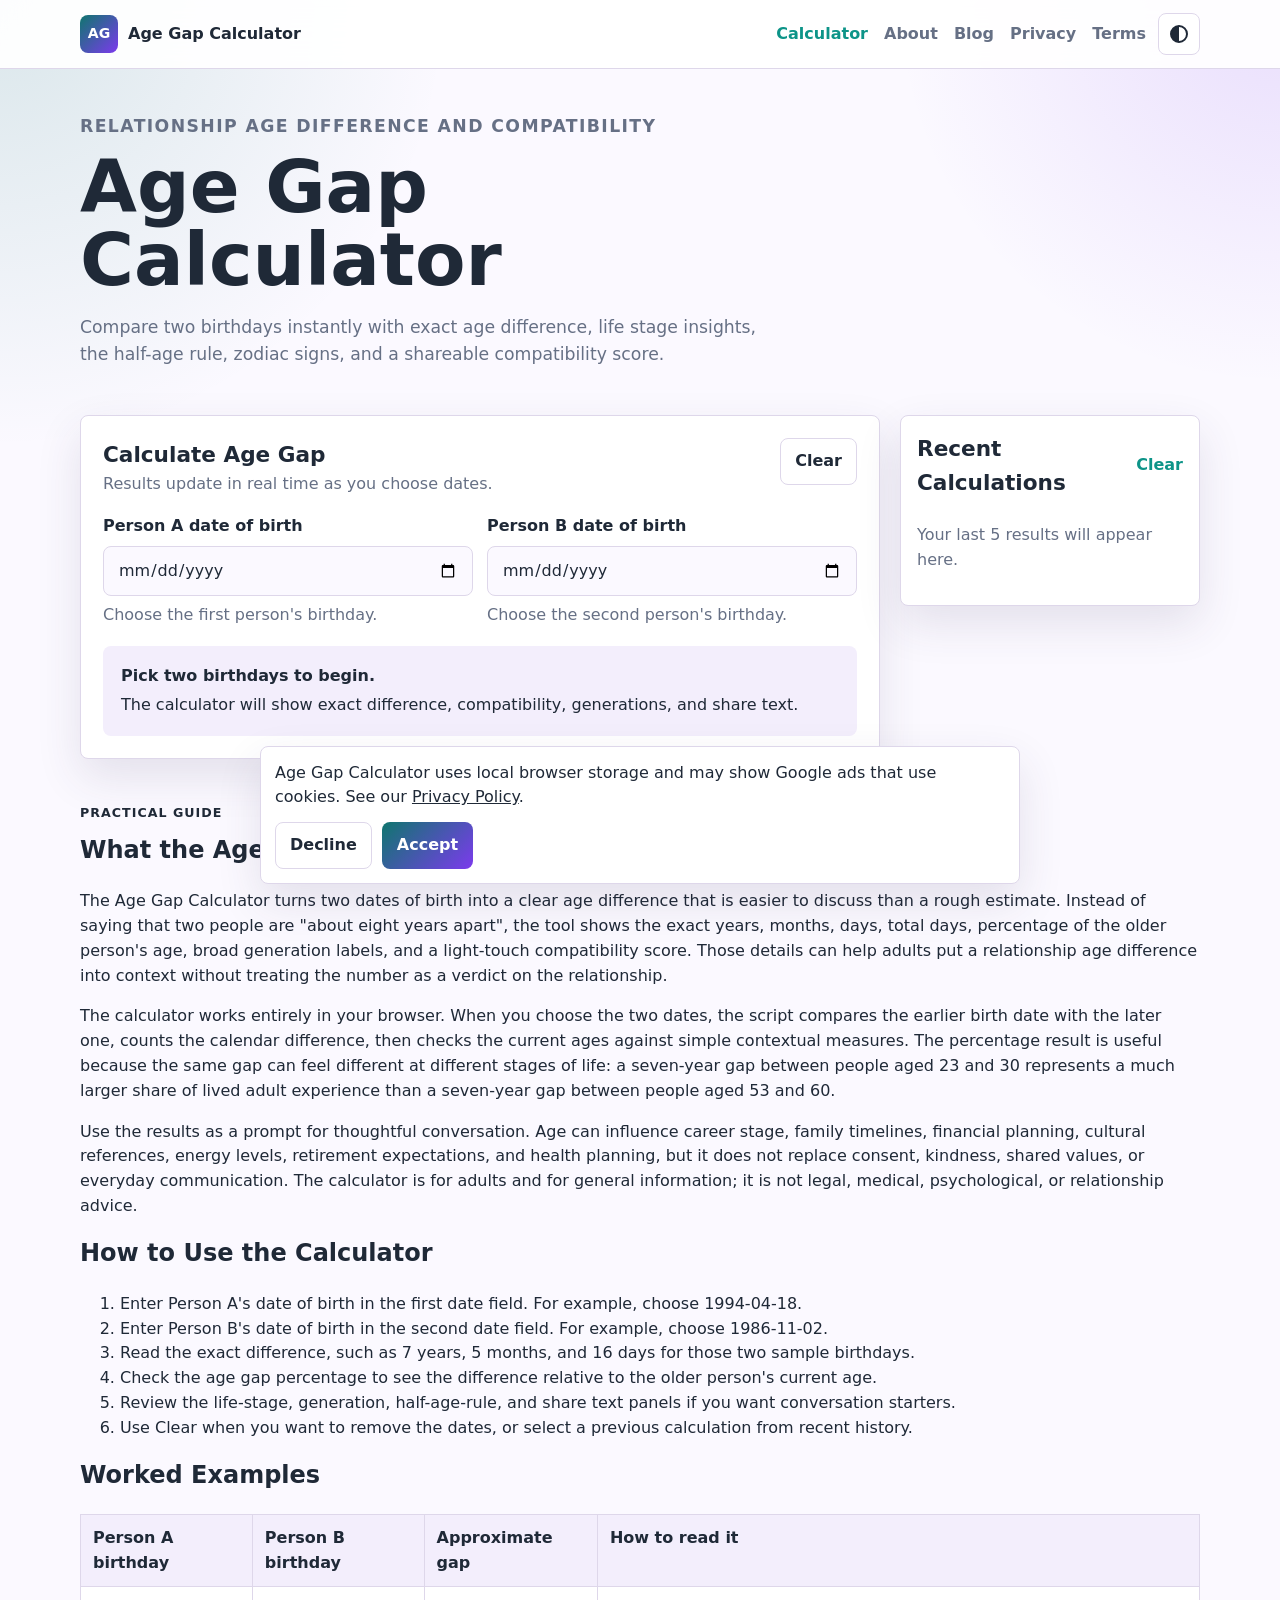
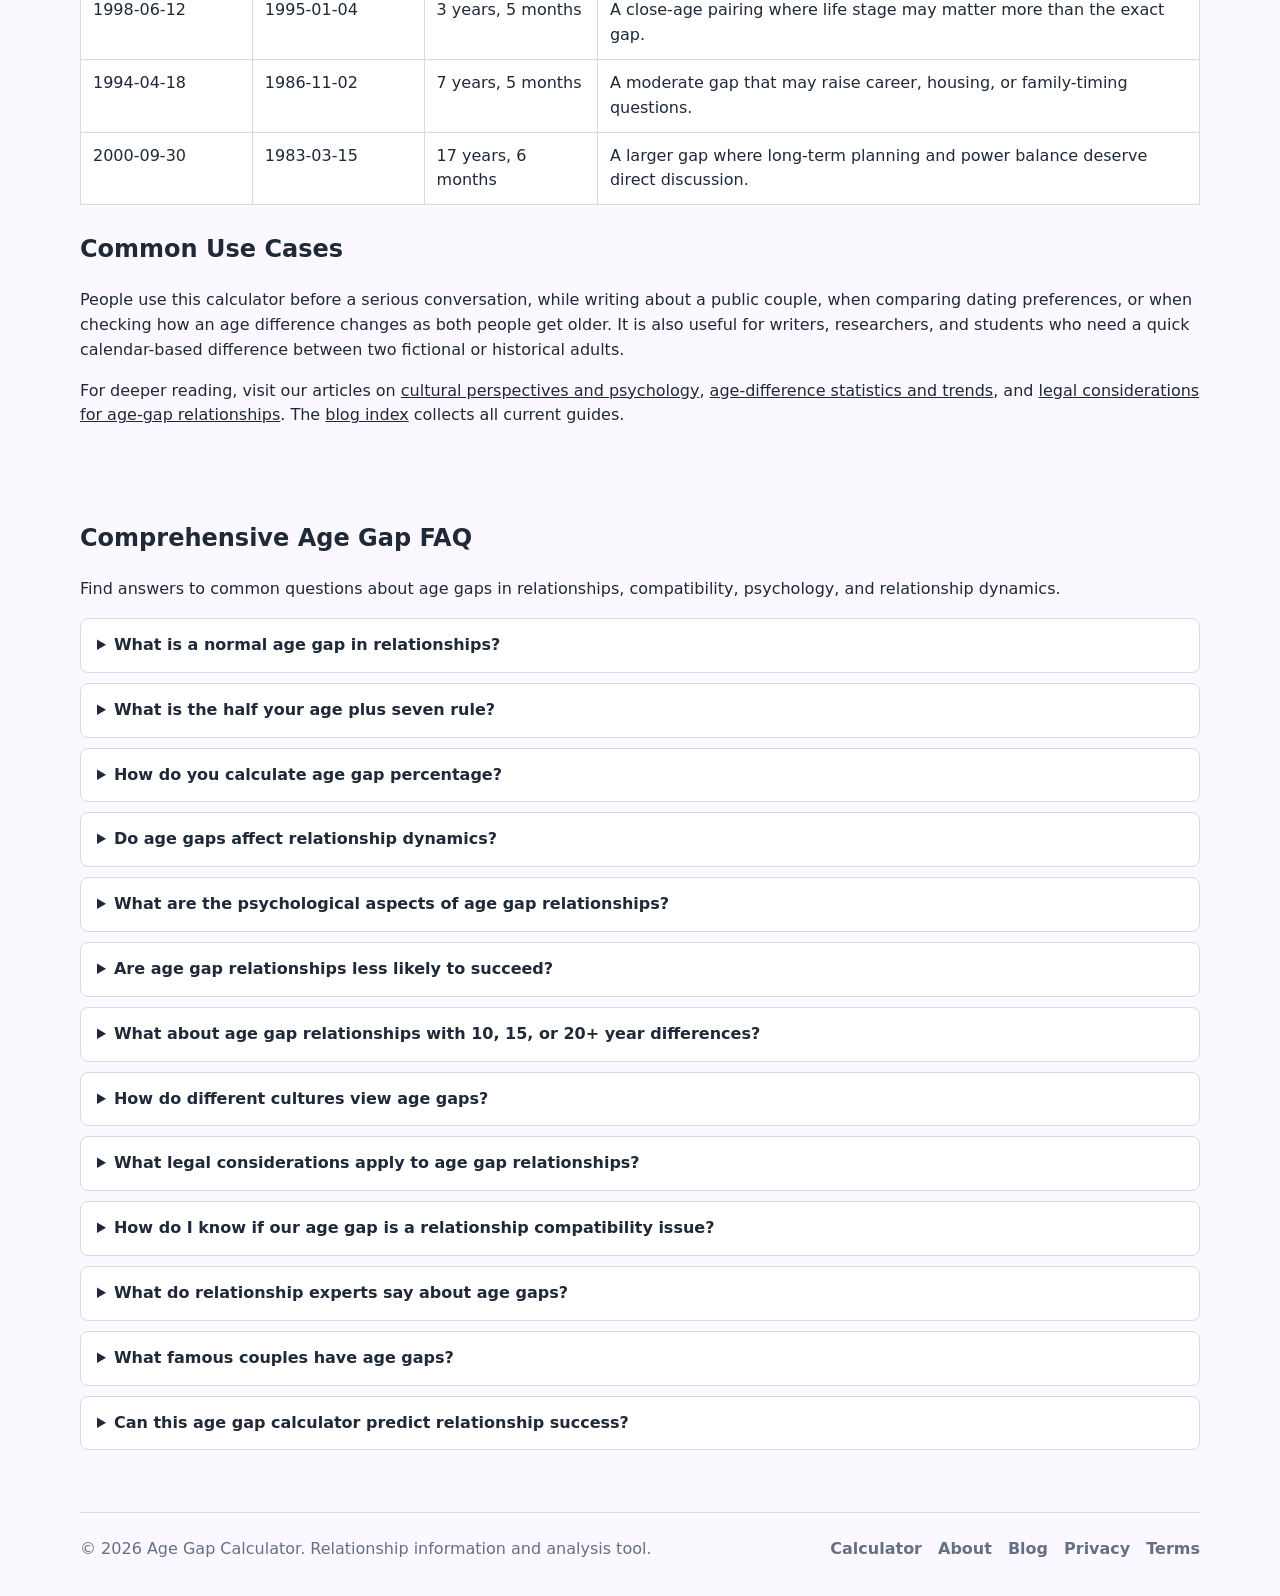
==== commit 62289cae: "AdSense policy compliance: ads.txt, remove placeholder ad units, expand content, privacy + consent b" ====
--- a/index.html
+++ b/index.html
@@ -5,12 +5,19 @@
     <meta name="viewport" content="width=device-width, initial-scale=1.0" />
     <meta
       name="description"
-      content="Free Age Gap Calculator for relationship compatibility, exact age difference, half-your-age-plus-seven rule, life stages, percentages, decades apart, and shareable results."
+      content="Free Age Gap Calculator for exact age difference, percentage, life-stage context, examples, FAQs, and adult relationship conversation prompts."
     />
     <meta name="theme-color" content="#0f766e" />
     <meta name="robots" content="index, follow" />
     <title>Age Gap Calculator - Relationship Compatibility & Age Difference</title>
     <link rel="canonical" href="https://age-gap-calculator.pro/" />
+    <meta property="og:title" content="Age Gap Calculator - Exact Relationship Age Difference" />
+    <meta property="og:description" content="Calculate exact age differences, compare life stages, review age-gap examples, and use thoughtful relationship discussion prompts." />
+    <meta property="og:type" content="website" />
+    <meta property="og:url" content="https://age-gap-calculator.pro/" />
+    <meta name="twitter:card" content="summary" />
+    <meta name="twitter:title" content="Age Gap Calculator" />
+    <meta name="twitter:description" content="Free calculator for exact age gap, percentage, life stages, examples, and relationship context." />
     <!-- AdSense Script: CRITICAL for policy compliance -->
     <script async src="https://pagead2.googlesyndication.com/pagead/js/adsbygoogle.js?client=ca-pub-6100778423642867" crossorigin="anonymous"></script>
     <link rel="stylesheet" href="assets/css/styles.css" />
@@ -179,7 +186,9 @@
           <span>Age Gap Calculator</span>
         </a>
         <div class="nav-links" id="navLinks">
+          <a href="index.html" aria-current="page">Calculator</a>
           <a href="about.html">About</a>
+          <a href="blog/index.html">Blog</a>
           <a href="privacy.html">Privacy</a>
           <a href="terms.html">Terms</a>
         </div>
@@ -189,21 +198,7 @@
       </nav>
     </header>
 
-    <main>
-      <!-- AD UNIT 1: Above Calculator (Above-the-fold) -->
-      <div class="ad-container ad-top" style="margin: 1rem 0; min-height: 90px;">
-        <ins class="adsbygoogle"
-             style="display:block; text-align:center;"
-             data-ad-layout="in-article"
-             data-ad-format="horizontal"
-             data-ad-client="ca-pub-6100778423642867"
-             data-ad-slot="1234567890"></ins>
-        <script>
-             (adsbygoogle = window.adsbygoogle || []).push({});
-        </script>
-      </div>
-
-      <section class="hero">
+    <main><section class="hero">
         <div class="hero-inner">
           <p class="eyebrow">Relationship age difference and compatibility</p>
           <h1>Age Gap Calculator</h1>
@@ -308,21 +303,7 @@
           </section>
         </section>
 
-        <aside class="sidebar" aria-label="Related tools and saved calculations">
-          <!-- AD UNIT 2: Sidebar Ad -->
-          <div class="ad-container ad-sidebar" style="margin-bottom: 2rem; min-height: 250px;">
-            <ins class="adsbygoogle"
-                 style="display:block"
-                 data-ad-client="ca-pub-6100778423642867"
-                 data-ad-slot="2345678901"
-                 data-ad-format="rectangle"
-                 data-full-width-responsive="true"></ins>
-            <script>
-                 (adsbygoogle = window.adsbygoogle || []).push({});
-            </script>
-          </div>
-
-          <section class="history-panel" aria-labelledby="historyTitle">
+        <aside class="sidebar" aria-label="Related tools and saved calculations"><section class="history-panel" aria-labelledby="historyTitle">
             <div class="section-heading compact">
               <h2 id="historyTitle">Recent Calculations</h2>
               <button class="text-button" type="button" id="clearHistoryButton">Clear</button>
@@ -333,19 +314,88 @@
         </aside>
       </div>
 
-
-      <!-- AD UNIT 3: Before FAQ (Mid-content) -->
-      <div class="ad-container ad-mid" style="margin: 2rem 0; min-height: 90px;">
-        <ins class="adsbygoogle"
-             style="display:block; text-align:center;"
-             data-ad-layout="in-article"
-             data-ad-format="horizontal"
-             data-ad-client="ca-pub-6100778423642867"
-             data-ad-slot="3456789012"></ins>
-        <script>
-             (adsbygoogle = window.adsbygoogle || []).push({});
-        </script>
-      </div>
+      <section class="guide-section" aria-labelledby="guideTitle">
+        <p class="eyebrow">Practical guide</p>
+        <h2 id="guideTitle">What the Age Gap Calculator Shows</h2>
+        <p>
+          The Age Gap Calculator turns two dates of birth into a clear age difference that is easier to discuss than a rough
+          estimate. Instead of saying that two people are "about eight years apart", the tool shows the exact years, months,
+          days, total days, percentage of the older person's age, broad generation labels, and a light-touch compatibility
+          score. Those details can help adults put a relationship age difference into context without treating the number as
+          a verdict on the relationship.
+        </p>
+        <p>
+          The calculator works entirely in your browser. When you choose the two dates, the script compares the earlier birth
+          date with the later one, counts the calendar difference, then checks the current ages against simple contextual
+          measures. The percentage result is useful because the same gap can feel different at different stages of life: a
+          seven-year gap between people aged 23 and 30 represents a much larger share of lived adult experience than a
+          seven-year gap between people aged 53 and 60.
+        </p>
+        <p>
+          Use the results as a prompt for thoughtful conversation. Age can influence career stage, family timelines, financial
+          planning, cultural references, energy levels, retirement expectations, and health planning, but it does not replace
+          consent, kindness, shared values, or everyday communication. The calculator is for adults and for general information;
+          it is not legal, medical, psychological, or relationship advice.
+        </p>
+
+        <h2>How to Use the Calculator</h2>
+        <ol>
+          <li>Enter Person A's date of birth in the first date field. For example, choose 1994-04-18.</li>
+          <li>Enter Person B's date of birth in the second date field. For example, choose 1986-11-02.</li>
+          <li>Read the exact difference, such as 7 years, 5 months, and 16 days for those two sample birthdays.</li>
+          <li>Check the age gap percentage to see the difference relative to the older person's current age.</li>
+          <li>Review the life-stage, generation, half-age-rule, and share text panels if you want conversation starters.</li>
+          <li>Use Clear when you want to remove the dates, or select a previous calculation from recent history.</li>
+        </ol>
+
+        <h2>Worked Examples</h2>
+        <div class="example-table-wrap">
+          <table class="example-table">
+            <thead>
+              <tr>
+                <th>Person A birthday</th>
+                <th>Person B birthday</th>
+                <th>Approximate gap</th>
+                <th>How to read it</th>
+              </tr>
+            </thead>
+            <tbody>
+              <tr>
+                <td>1998-06-12</td>
+                <td>1995-01-04</td>
+                <td>3 years, 5 months</td>
+                <td>A close-age pairing where life stage may matter more than the exact gap.</td>
+              </tr>
+              <tr>
+                <td>1994-04-18</td>
+                <td>1986-11-02</td>
+                <td>7 years, 5 months</td>
+                <td>A moderate gap that may raise career, housing, or family-timing questions.</td>
+              </tr>
+              <tr>
+                <td>2000-09-30</td>
+                <td>1983-03-15</td>
+                <td>17 years, 6 months</td>
+                <td>A larger gap where long-term planning and power balance deserve direct discussion.</td>
+              </tr>
+            </tbody>
+          </table>
+        </div>
+
+        <h2>Common Use Cases</h2>
+        <p>
+          People use this calculator before a serious conversation, while writing about a public couple, when comparing dating
+          preferences, or when checking how an age difference changes as both people get older. It is also useful for writers,
+          researchers, and students who need a quick calendar-based difference between two fictional or historical adults.
+        </p>
+        <p>
+          For deeper reading, visit our articles on
+          <a href="blog/age-gap-relationships-cultural-perspectives.html">cultural perspectives and psychology</a>,
+          <a href="blog/age-differences-in-relationships-statistics-trends.html">age-difference statistics and trends</a>, and
+          <a href="blog/legal-considerations-age-gap-relationships.html">legal considerations for age-gap relationships</a>.
+          The <a href="blog/index.html">blog index</a> collects all current guides.
+        </p>
+      </section>
 
       <section class="faq-section" aria-labelledby="faqTitle">
         <h2 id="faqTitle">Comprehensive Age Gap FAQ</h2>
@@ -374,13 +424,13 @@
 
         <details>
           <summary>How do you calculate age gap percentage?</summary>
-          <p>
-            Age gap percentage is calculated as: (Age Difference ÷ Older Person's Age) × 100. For example:
-            <ul>
-              <li>10-year gap at age 50: (10 ÷ 50) × 100 = 20%</li>
-              <li>10-year gap at age 30: (10 ÷ 30) × 100 = 33.3%</li>
-            </ul>
-            This shows why context matters—the same absolute gap feels different at different life stages. This calculator 
+          <p>Age gap percentage is calculated as: (Age Difference ÷ Older Person's Age) × 100. For example:</p>
+          <ul>
+            <li>10-year gap at age 50: (10 ÷ 50) × 100 = 20%</li>
+            <li>10-year gap at age 30: (10 ÷ 30) × 100 = 33.3%</li>
+          </ul>
+          <p>
+            This shows why context matters: the same absolute gap feels different at different life stages. This calculator
             computes the percentage automatically.
           </p>
         </details>
@@ -485,26 +535,14 @@
             Use it as a reflection tool, not a compatibility oracle.
           </p>
         </details>
-      </section>
-
-      <!-- AD UNIT 4: Before Footer (Bottom content) -->
-      <div class="ad-container ad-bottom" style="margin: 2rem 0; min-height: 90px;">
-        <ins class="adsbygoogle"
-             style="display:block; text-align:center;"
-             data-ad-layout="in-article"
-             data-ad-format="horizontal"
-             data-ad-client="ca-pub-6100778423642867"
-             data-ad-slot="4567890123"></ins>
-        <script>
-             (adsbygoogle = window.adsbygoogle || []).push({});
-        </script>
-      </div>
-    </main>
+      </section></main>
 
     <footer class="site-footer">
       <p>&copy; 2026 Age Gap Calculator. Relationship information and analysis tool.</p>
       <nav aria-label="Footer navigation">
+        <a href="index.html">Calculator</a>
         <a href="about.html">About</a>
+        <a href="blog/index.html">Blog</a>
         <a href="privacy.html">Privacy</a>
         <a href="terms.html">Terms</a>
       </nav>
--- a/assets/css/styles.css
+++ b/assets/css/styles.css
@@ -78,6 +78,7 @@
 .nav,
 .hero-inner,
 .app-layout,
+.guide-section,
 .faq-section,
 .site-footer,
 .content-page {
@@ -185,24 +186,6 @@
   text-transform: uppercase;
 }
 
-.ad-slot {
-  display: grid;
-  place-items: center;
-  min-height: 84px;
-  border: 1px dashed color-mix(in srgb, var(--border), var(--teal) 20%);
-  border-radius: var(--radius);
-  background: color-mix(in srgb, var(--surface-soft) 78%, transparent);
-  color: var(--muted);
-  font-size: 0.85rem;
-  font-weight: 800;
-  text-transform: uppercase;
-}
-
-.ad-wide {
-  width: min(1120px, calc(100% - 32px));
-  margin: 20px auto;
-}
-
 .app-layout {
   display: grid;
   gap: 20px;
@@ -423,10 +406,6 @@
   gap: 20px;
 }
 
-.ad-sidebar {
-  min-height: 190px;
-}
-
 .history-panel {
   padding: 16px;
 }
@@ -451,12 +430,42 @@
   text-align: left;
 }
 
+.guide-section,
 .faq-section {
   padding: 24px 0 52px;
 }
 
+.guide-section h2,
 .faq-section h2 {
   margin-top: 0;
+}
+
+.guide-section p,
+.guide-section li {
+  color: var(--text);
+}
+
+.example-table-wrap {
+  overflow-x: auto;
+  margin: 14px 0 26px;
+}
+
+.example-table {
+  width: 100%;
+  border-collapse: collapse;
+  background: var(--surface);
+}
+
+.example-table th,
+.example-table td {
+  border: 1px solid var(--border);
+  padding: 11px 12px;
+  text-align: left;
+  vertical-align: top;
+}
+
+.example-table th {
+  background: var(--surface-soft);
 }
 
 details {
@@ -515,6 +524,34 @@
   display: none !important;
 }
 
+.cookie-banner {
+  position: fixed;
+  right: 16px;
+  bottom: 16px;
+  left: 16px;
+  z-index: 20;
+  display: flex;
+  flex-direction: column;
+  gap: 12px;
+  max-width: 760px;
+  margin: 0 auto;
+  border: 1px solid var(--border);
+  border-radius: var(--radius);
+  background: var(--surface);
+  box-shadow: var(--shadow);
+  padding: 14px;
+}
+
+.cookie-banner p {
+  margin: 0;
+}
+
+.cookie-actions {
+  display: flex;
+  flex-wrap: wrap;
+  gap: 10px;
+}
+
 @media (min-width: 680px) {
   .nav-links {
     display: flex;
